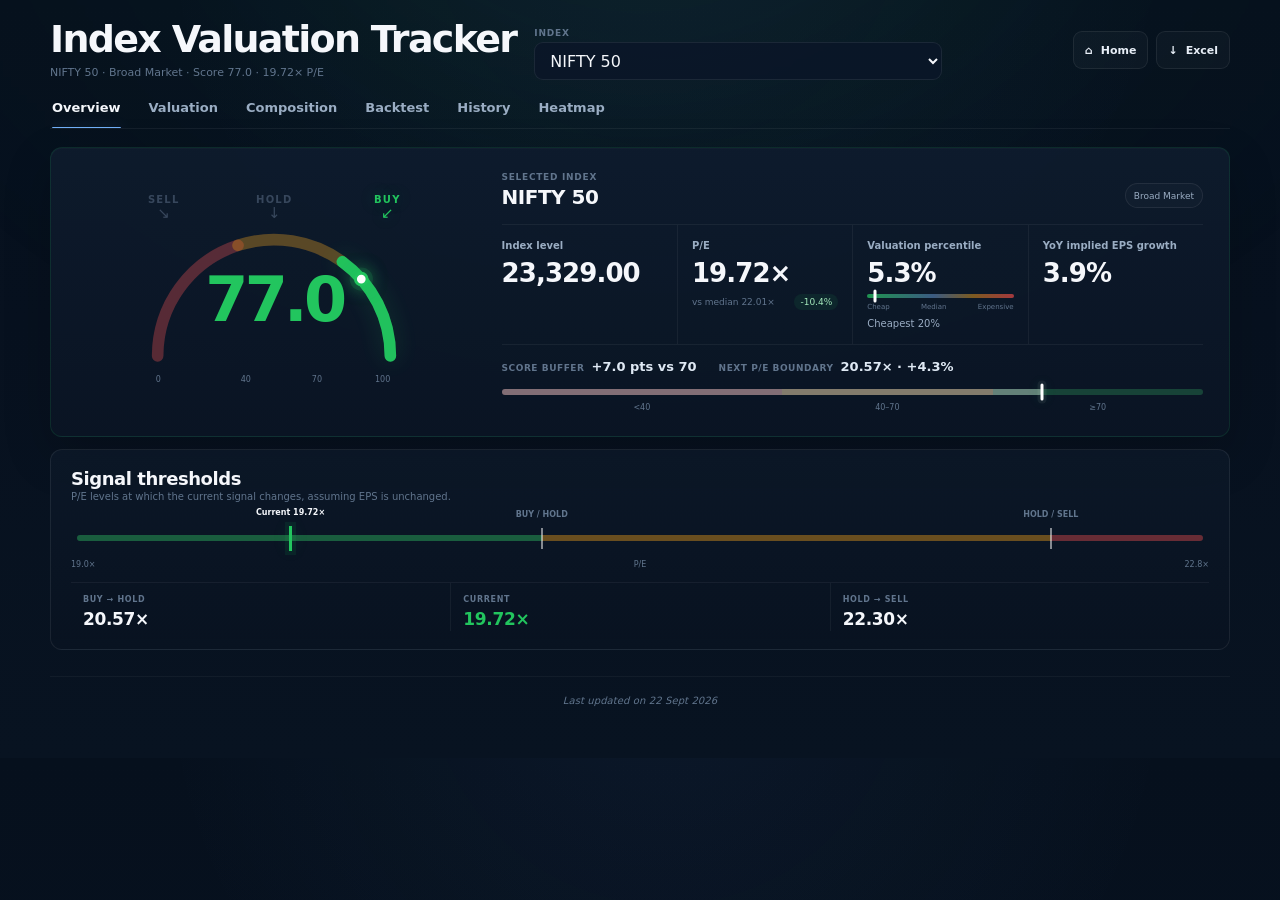
==== docs/index.html @ 43f5da0d "Fix missing composition weights and improve mobile readability" ====
<!doctype html>
<html lang="en">
<head>
  <meta charset="utf-8" />
  <meta name="viewport" content="width=device-width, initial-scale=1" />
  <meta name="theme-color" content="#07111f" />
  <title>Index Valuation Tracker</title>
  <meta name="description" content="Multi-index valuation, earnings-growth and historical forward-return dashboard for NSE equity indices." />
  <link rel="stylesheet" href="styles.css?v=20260923b" />
</head>
<body>
  <div id="ambientGlow" class="ambient-glow" aria-hidden="true"></div>

  <div id="stickySummary" class="sticky-summary" aria-hidden="true">
    <div class="sticky-inner">
      <div class="sticky-brand-group">
        <a class="sticky-home-button" href="https://projectdwister.github.io/index-valuation-tracker/" aria-label="Home" title="Home">⌂</a>
        <strong id="stickyTitle">Index Valuation Tracker</strong>
      </div>
      <div class="sticky-metrics">
        <span>INDEX <b id="stickyNifty">—</b></span>
        <span>P/E <b id="stickyPe">—</b></span>
        <span>SCORE <b id="stickyScore" class="sticky-score">—</b></span>
      </div>
    </div>
  </div>

  <main class="shell">
    <header class="topbar">
      <div class="brand-block">
        <div class="brand-copy">
          <h1><span id="desktopIndexTitle" class="desktop-title loading-title" data-loading-text="Index Valuation Tracker">Index Valuation Tracker</span><span class="mobile-title loading-title" data-loading-text="Index Tracker">Index Tracker</span></h1>
          <div id="indexSummaryLine" class="index-summary-line">Multi-index valuation dashboard</div>
        </div>
        <div class="index-picker-wrap">
          <label for="indexSelect">Index</label>
          <select id="indexSelect" class="index-select" aria-label="Select NIFTY index"></select>
        </div>
      </div>

      <div class="top-actions">
        <a class="icon-button home-button" href="https://projectdwister.github.io/index-valuation-tracker/" aria-label="Go to Index Valuation Tracker home" title="Home">
          <span aria-hidden="true">⌂</span><span class="icon-button-text">Home</span>
        </a>
        <a id="indexExcelDownload" class="icon-button" href="downloads/indices/nifty-50.xlsx" aria-label="Download selected index Excel model" title="Download selected index Excel model">
          <span aria-hidden="true">↓</span><span id="indexExcelText" class="icon-button-text">Excel</span>
        </a>
      </div>
    </header>

    <nav class="tab-nav" aria-label="Dashboard sections">
      <button type="button" class="tab-button active" data-tab="overview">Overview</button>
      <button type="button" class="tab-button" data-tab="valuation">Valuation</button>
      <button type="button" class="tab-button" data-tab="composition">Composition</button>
      <button type="button" class="tab-button" data-tab="backtest">Backtest</button>
      <button type="button" class="tab-button" data-tab="history">History</button>
      <button type="button" class="tab-button" data-tab="heatmap">Heatmap</button>
    </nav>
    <div id="tabScrollHint" class="nav-scroll-hint" hidden>Swipe for more sections →</div>

    <section id="panel-overview" class="tab-panel active" data-panel="overview">
      <div id="availabilityBanner" class="availability-banner" hidden></div>

      <section id="hero" class="hero" aria-live="polite">
        <div class="dial-column">
          <div class="score-dial" aria-label="Composite valuation score">
            <svg viewBox="0 0 220 132" role="img" aria-hidden="true">
              <path class="dial-track" d="M30 110 A80 80 0 0 1 190 110"></path>
              <path class="dial-zone dial-sell" d="M30 110 A80 80 0 0 1 85.279 33.915"></path>
              <path class="dial-zone dial-hold" d="M85.279 33.915 A80 80 0 0 1 157.023 45.279"></path>
              <path class="dial-zone dial-buy" d="M157.023 45.279 A80 80 0 0 1 190 110"></path>
              <circle id="dialMarkerHalo" class="dial-marker-halo" cx="30" cy="110" r="8"></circle>
              <circle id="dialMarker" class="dial-marker" cx="30" cy="110" r="4"></circle>
            </svg>
            <div class="dial-callouts" aria-hidden="true">
              <div id="calloutSell" class="dial-callout dial-callout-sell"><span class="callout-label">SELL</span><span class="callout-arrow">↘</span></div>
              <div id="calloutHold" class="dial-callout dial-callout-hold"><span class="callout-label">HOLD</span><span class="callout-arrow">↓</span></div>
              <div id="calloutBuy" class="dial-callout dial-callout-buy"><span class="callout-label">BUY</span><span class="callout-arrow">↙</span></div>
            </div>
            <div class="dial-score-wrap">
              <div class="hero-score"><span id="score" class="signal-score">—</span></div>
            </div>
            <div class="dial-scale"><span style="left:1%">0</span><span style="left:38%">40</span><span style="left:68%">70</span><span style="right:1%">100</span></div>
          </div>
        </div>

        <div class="hero-context">
          <div class="selected-index-context">
            <div>
              <span class="context-label">Selected index</span>
              <strong id="heroIndexName">—</strong>
            </div>
            <span id="heroIndexGroup" class="group-chip">—</span>
          </div>

          <div class="hero-metric-grid">
            <div class="hero-metric spark-card">
              <span class="metric-label">Index level</span>
              <strong id="nifty" class="hero-metric-value">—</strong>
              <div id="sparkNifty" class="sparkline-host" aria-hidden="true"></div>
            </div>
            <div class="hero-metric spark-card">
              <span class="metric-label">P/E</span>
              <strong id="pe" class="hero-metric-value">—</strong>
              <div class="metric-footer"><span id="peVsMedian">—</span><span id="peDelta" class="micro-chip">—</span></div>
              <div id="sparkPe" class="sparkline-host" aria-hidden="true"></div>
            </div>
            <div class="hero-metric percentile-card spark-card">
              <span class="metric-label">Valuation percentile</span>
              <strong id="percentile" class="hero-metric-value">—</strong>
              <div class="percentile-track" aria-label="Valuation percentile from cheapest to most expensive">
                <div class="percentile-gradient"></div>
                <div id="percentileMarker" class="percentile-marker"></div>
              </div>
              <div class="percentile-labels"><span>Cheap</span><span>Median</span><span>Expensive</span></div>
              <div id="quintile" class="metric-sub">—</div>
              <div id="sparkPercentile" class="sparkline-host sparkline-lower" aria-hidden="true"></div>
            </div>
            <div class="hero-metric spark-card">
              <span class="metric-label">YoY implied EPS growth</span>
              <strong id="epsGrowth" class="hero-metric-value">—</strong>
              <div id="sparkEps" class="sparkline-host" aria-hidden="true"></div>
            </div>
          </div>

          <div class="hero-insights-row">
            <div class="hero-insight-compact"><span>Score buffer</span><strong id="scoreBuffer">—</strong></div>
            <div class="hero-insight-compact"><span>Next P/E boundary</span><strong id="nextBoundary">—</strong></div>
          </div>

          <div class="hero-score-strip">
            <div class="score-track" aria-label="Composite model score">
              <div class="zones"><span></span><span></span><span></span></div>
              <div id="scoreFill" class="score-fill"></div>
              <div id="scoreMarker" class="score-marker"></div>
            </div>
            <div class="score-labels"><span>&lt;40</span><span>40–70</span><span>≥70</span></div>
          </div>
        </div>
      </section>

      <section class="overview-threshold-card">
        <div class="section-head compact-head">
          <div><h2>Signal thresholds</h2><div class="subhead-note">P/E levels at which the current signal changes, assuming EPS is unchanged.</div></div>
        </div>
        <div id="overviewBoundaryStrip" class="boundary-strip overview-boundary-strip" aria-label="P/E signal thresholds overview">
          <div class="boundary-zones"><span class="zone-buy"></span><span class="zone-hold"></span><span class="zone-sell"></span></div>
          <div id="ovBuyHoldTick" class="boundary-tick threshold-tick"><span>BUY / HOLD</span></div>
          <div id="ovHoldSellTick" class="boundary-tick threshold-tick"><span>HOLD / SELL</span></div>
          <div id="ovCurrentPeTick" class="boundary-tick current-tick"><span>Current</span></div>
        </div>
        <div class="boundary-scale-labels"><span id="ovBoundaryMin">—</span><span>P/E</span><span id="ovBoundaryMax">—</span></div>
        <div class="overview-threshold-grid">
          <div class="overview-threshold-item"><span>BUY → HOLD</span><strong id="ovBuyHoldPe">—</strong></div>
          <div class="overview-threshold-item current"><span>CURRENT</span><strong id="ovCurrentPe">—</strong></div>
          <div class="overview-threshold-item"><span>HOLD → SELL</span><strong id="ovHoldSellPe">—</strong></div>
        </div>
      </section>
    </section>

    <section id="panel-valuation" class="tab-panel" data-panel="valuation">
      <section id="boundaryCard" class="card boundary-card">
        <div class="section-head"><h2>Signal thresholds</h2><div class="hint">EPS unchanged</div></div>
        <div id="boundaryStrip" class="boundary-strip" aria-label="P/E thresholds for allocation signal">
          <div class="boundary-zones"><span class="zone-buy"></span><span class="zone-hold"></span><span class="zone-sell"></span></div>
          <div id="buyHoldTick" class="boundary-tick threshold-tick"><span>BUY / HOLD</span></div>
          <div id="holdSellTick" class="boundary-tick threshold-tick"><span>HOLD / SELL</span></div>
          <div id="currentPeTick" class="boundary-tick current-tick"><span>Current</span></div>
        </div>
        <div class="boundary-scale-labels"><span id="boundaryMin">—</span><span>P/E</span><span id="boundaryMax">—</span></div>
        <div class="boundary-summary-grid">
          <div class="boundary-summary-item"><span class="boundary-summary-label">BUY → HOLD</span><strong id="buyHoldPe">—</strong><span id="buyHoldNifty">INDEX —</span><span id="buyHoldMove" class="delta-pill">—</span></div>
          <div class="boundary-summary-item current-boundary-card"><span class="boundary-summary-label">CURRENT</span><strong id="currentBoundaryPe">—</strong><span id="currentBoundaryNifty">INDEX —</span></div>
          <div class="boundary-summary-item"><span class="boundary-summary-label">HOLD → SELL</span><strong id="holdSellPe">—</strong><span id="holdSellNifty">INDEX —</span><span id="holdSellMove" class="delta-pill">—</span></div>
        </div>
      </section>

      <section class="grid-2 valuation-grid">
        <article class="card drivers-card">
          <div class="section-head compact-head"><h2>Score drivers</h2></div>
          <div class="driver-row"><div class="driver-copy"><span>Valuation <small>70%</small></span></div><div class="driver-bar"><div id="valuationBar" class="driver-fill valuation-fill"></div></div><strong id="valuationScore">—</strong></div>
          <div class="driver-row"><div class="driver-copy"><span>EPS growth <small>30%</small></span></div><div class="driver-bar"><div id="growthBar" class="driver-fill growth-fill"></div></div><strong id="growthScore">—</strong></div>
          <div class="mini-grid mini-grid-3">
            <div><span>Earnings yield</span><strong id="earningsYield">—</strong></div>
            <div><span>Median P/E</span><strong id="medianPe">—</strong></div>
            <div><span>Implied EPS</span><strong id="impliedEps">—</strong></div>
          </div>
        </article>
        <article class="card explanation-card">
          <div class="section-head compact-head"><h2>How to read it</h2></div>
          <div class="explanation-copy">
            <p><strong>BUY</strong> supports adding long-horizon exposure. <strong>HOLD</strong> is neutral. <strong>SELL</strong> is unfavourable for fresh allocation.</p>
            <p>The score compares each index against <strong>its own</strong> valuation history: 70% P/E percentile + 30% YoY implied EPS growth.</p>
            <p>Signal thresholds assume implied EPS and the growth score are unchanged. They are model boundaries, not price targets.</p>
          </div>
        </article>
      </section>
    </section>


    <section id="panel-composition" class="tab-panel" data-panel="composition">
      <section class="card composition-card">
        <div class="section-head composition-head">
          <div>
            <h2>Index composition</h2>
            <div id="compositionMeta" class="subhead-note">Constituents and available weightage for the selected index.</div>
          </div>
          <div class="composition-controls">
            <div class="composition-toggle" role="tablist" aria-label="Composition view">
              <button type="button" id="compositionStocksBtn" class="composition-toggle-button active" data-composition-view="holdings">Stocks</button>
              <button type="button" id="compositionSectorsBtn" class="composition-toggle-button" data-composition-view="sectors">Sectors / industries</button>
            </div>
            <label class="sr-only" for="compositionSearch">Search composition</label>
            <input id="compositionSearch" class="control-input composition-search" type="search" placeholder="Search stock / industry" />
          </div>
        </div>

        <div id="compositionNotice" class="composition-notice" hidden></div>

        <div class="composition-summary-grid">
          <div class="composition-stat"><span id="compositionCountLabel">Constituents in source</span><strong id="compositionCount">—</strong></div>
          <div class="composition-stat"><span>Weight coverage</span><strong id="compositionCoverage">—</strong></div>
          <div class="composition-stat"><span>Top 10 weight</span><strong id="compositionTop10">—</strong></div>
          <div class="composition-stat"><span>Data type</span><strong id="compositionSourceType">—</strong></div>
          <div class="composition-stat"><span>Data date</span><strong id="compositionAsOf">—</strong></div>
          <div class="composition-stat"><span>Source</span><a id="compositionSource" href="#" target="_blank" rel="noopener noreferrer">—</a></div>
        </div>

        <div id="compositionChart" class="composition-chart" aria-live="polite"></div>

        <div class="table-scroll-hint">Swipe table sideways to see all columns →</div>
        <div class="table-wrap">
          <table class="backtest-table composition-table">
            <thead><tr id="compositionHeadRow"><th>#</th><th>Name</th><th>Symbol / Count</th><th>Sector / industry</th><th>Weight</th></tr></thead>
            <tbody id="compositionBody"><tr><td colspan="5">Select an index to view its composition.</td></tr></tbody>
          </table>
        </div>
      </section>
    </section>

    <section id="panel-backtest" class="tab-panel" data-panel="backtest">
      <section class="card backtest-card">
        <div class="section-head"><div><h2>Forward returns by valuation</h2><div id="backtestMeta" class="subhead-note"></div></div></div>
        <div class="backtest-visual">
          <div class="backtest-visual-head"><span>3Y median CAGR by starting valuation</span><small>Higher bars indicate stronger subsequent returns</small></div>
          <div id="backtestChart" class="backtest-chart" aria-label="3-year median CAGR by valuation bucket"></div>
        </div>
        <div class="table-wrap">
          <table class="backtest-table">
            <thead><tr><th>Starting valuation</th><th>1Y median</th><th>3Y median CAGR</th><th>5Y median CAGR</th><th>10Y median CAGR</th><th>3Y loss freq.</th><th>3Y N</th></tr></thead>
            <tbody id="backtestBody"></tbody>
          </table>
        </div>
      </section>
    </section>

    <section id="panel-history" class="tab-panel" data-panel="history">
      <section class="grid-2 history-grid">
        <article class="card history-card"><div class="section-head compact-head"><h2>Composite score</h2><div id="scoreHistoryMode" class="history-mode">Building history</div></div><div id="scoreHistoryHost" class="score-history-host" aria-live="polite"></div></article>
        <article class="card methodology-card">
          <details open><summary><strong>Methodology</strong><span class="chevron">⌄</span></summary>
            <div class="methodology-content">
              <p>Each index is evaluated against its own P/E history; the NIFTY 50 calibration is not imposed on other indices.</p>
              <p>Current valuation percentiles use post-2021 month-end P/E observations. Historical backtests use quarter-end observations and separate pre/post-2021 P/E regimes.</p>
              <p>Indices with insufficient P/E history or unavailable aggregate earnings are explicitly marked rather than assigned a synthetic signal.</p>
            </div>
          </details>
          <div class="source-strip"><span>Source</span><strong>NSE Indices / NSE Archives</strong></div>
        </article>
      </section>
      <section class="grid-2 bottom-grid">
        <article class="card log-card"><div class="section-head compact-head"><h2>Signal log</h2><a class="text-link" href="data/multi_index_history.csv">View all history</a></div><div class="table-wrap compact"><table><thead><tr><th>Date</th><th>P/E</th><th>Score</th><th>Signal</th></tr></thead><tbody id="historyBody"></tbody></table></div></article>
        <article class="card notes-card"><div class="section-head compact-head"><h2>Coverage</h2></div><div id="coverageStats" class="coverage-grid"></div></article>
      </section>
    </section>

    <section id="panel-heatmap" class="tab-panel" data-panel="heatmap">
      <section class="card heatmap-card">
        <div class="section-head heatmap-head">
          <div><h2>Cross-index valuation heatmap</h2><div class="subhead-note">Compare each index against its own history. Click a row to open its dashboard. A dash in Top 10 means weights are unavailable.</div></div>
          <div class="heatmap-controls">
            <input id="heatmapSearch" class="heatmap-search" type="search" placeholder="Search indices…" aria-label="Search indices" />
            <select id="heatmapGroup" class="heatmap-group" aria-label="Filter index group"><option value="All">All groups</option><option>Broad Market</option><option>Sectoral</option><option>Strategy / Thematic / Other</option></select>
            <select id="heatmapSort" class="heatmap-sort" aria-label="Sort heatmap">
              <option value="score-desc">Score: high to low</option>
              <option value="valuation-asc">Valuation: cheapest first</option>
              <option value="eps-desc">EPS growth: high to low</option>
              <option value="pe-asc">P/E: low to high</option>
              <option value="concentration-desc">Top 10 concentration: high to low</option>
              <option value="name-asc">Index: A to Z</option>
            </select>
          </div>
        </div>
        <div class="table-scroll-hint">Swipe table sideways to see all columns →</div>
        <div class="table-wrap heatmap-wrap">
          <table class="heatmap-table">
            <thead><tr><th>Index</th><th>Group</th><th>P/E</th><th>Valuation %ile</th><th>EPS growth</th><th>Top 10</th><th>Score</th><th>Signal</th></tr></thead>
            <tbody id="heatmapBody"></tbody>
          </table>
        </div>
      </section>
    </section>

    <footer class="site-footer" aria-live="polite">
      <span id="lastUpdatedText">Last updated on —</span>
    </footer>
  </main>
  <script src="app.js?v=20260923b"></script>
</body>
</html>
---- docs/styles.css ----
:root{
  --bg:#07111f;--panel:#0d1929;--panel-soft:#0a1625;--text:#f5f7fb;--muted:#9aadc3;--faint:#61758d;
  --line:rgba(255,255,255,.075);--line-strong:rgba(255,255,255,.13);--buy:#22c55e;--hold:#f59e0b;--sell:#ef4444;--accent:#70aef8;
  --shadow:0 18px 48px rgba(0,0,0,.20)
}
*{box-sizing:border-box}html{color-scheme:dark}
body{margin:0;color:var(--text);background:radial-gradient(circle at 52% -12%,rgba(96,165,250,.055),transparent 32rem),linear-gradient(180deg,#06101d 0%,#07111f 42%,#081321 100%);font-family:Inter,ui-sans-serif,system-ui,-apple-system,BlinkMacSystemFont,"Segoe UI",sans-serif;-webkit-font-smoothing:antialiased;text-rendering:optimizeLegibility}
body[data-signal="buy"]{--signal:var(--buy);--signal-rgb:34,197,94}body[data-signal="hold"]{--signal:var(--hold);--signal-rgb:245,158,11}body[data-signal="sell"]{--signal:var(--sell);--signal-rgb:239,68,68}body:not([data-signal]){--signal:var(--accent);--signal-rgb:112,174,248}
a{color:inherit}h1,h2,p{margin:0}button,input,select{font:inherit}
.ambient-glow{position:fixed;z-index:-1;inset:-16vh -15vw auto -15vw;height:64vh;pointer-events:none;background:radial-gradient(ellipse at 50% 0%,rgba(var(--signal-rgb),.08),rgba(var(--signal-rgb),.018) 44%,transparent 74%);filter:blur(10px);transition:background .4s ease}
.shell{width:min(1180px,calc(100% - 44px));margin:0 auto;padding:20px 0 48px}

/* Header */
.topbar{display:flex;align-items:center;justify-content:space-between;gap:24px;margin-bottom:6px}.brand-block{display:flex;align-items:flex-end;gap:18px;min-width:0}.brand-copy{min-width:0}
h1{font-size:clamp(28px,3.5vw,38px);line-height:1.05;letter-spacing:-.045em;font-weight:840}.mobile-title{display:none}.index-summary-line{margin-top:6px;color:var(--faint);font-size:11px;line-height:1.3;white-space:nowrap;overflow:hidden;text-overflow:ellipsis}
.index-picker-wrap{display:grid;gap:4px;min-width:245px}.index-picker-wrap label{font-size:9px;color:var(--faint);font-weight:800;letter-spacing:.09em;text-transform:uppercase}
.index-select,.heatmap-group,.heatmap-search,.heatmap-sort{height:38px;border:1px solid var(--line);border-radius:9px;background:rgba(11,23,40,.9);color:var(--text);padding:0 11px;outline:none;transition:border-color .18s ease,background .18s ease}
.index-select:focus,.heatmap-group:focus,.heatmap-search:focus,.heatmap-sort:focus{border-color:rgba(112,174,248,.45);background:#0d1c30}.index-select{min-width:245px}
.top-actions{display:flex;align-items:center;justify-content:flex-end;gap:8px;flex-wrap:wrap}.icon-button,.freshness{display:inline-flex;align-items:center;gap:8px;min-height:38px;padding:0 11px;border:1px solid var(--line);border-radius:9px;background:rgba(255,255,255,.026);color:var(--muted);font-size:11px}.icon-button{text-decoration:none;color:#e7eef7;font-weight:740;transition:.18s ease}.icon-button:hover{background:rgba(255,255,255,.045);border-color:var(--line-strong)}
.freshness{padding-right:12px;white-space:nowrap}.status-dot{width:8px;height:8px;border-radius:50%;background:var(--faint);flex:0 0 auto}.freshness-copy{display:grid;gap:1px;line-height:1.15}.freshness-copy strong{font-size:10px;color:#dbe7f4;font-weight:760}.freshness-copy small{font-size:9px;color:var(--faint)}.freshness.market-open .status-dot{background:var(--buy);box-shadow:0 0 0 4px rgba(34,197,94,.11)}.freshness.market-closed .status-dot{background:var(--sell);box-shadow:0 0 0 4px rgba(239,68,68,.10)}

/* Sticky header */
.sticky-summary{position:fixed;z-index:50;top:0;left:0;right:0;transform:translateY(-115%);opacity:0;border-bottom:1px solid var(--line);background:rgba(5,14,25,.88);backdrop-filter:blur(18px) saturate(130%);transition:transform .22s ease,opacity .22s ease;box-shadow:0 10px 26px rgba(0,0,0,.16)}.sticky-summary.visible{transform:translateY(0);opacity:1}.sticky-inner{width:min(1180px,calc(100% - 32px));height:46px;margin:0 auto;display:flex;align-items:center;justify-content:space-between;gap:24px}.sticky-brand-group{display:flex;align-items:center;gap:9px;min-width:0}.sticky-brand-group strong{font-size:12px;white-space:nowrap}.sticky-home-button{display:inline-flex;align-items:center;justify-content:center;width:27px;height:27px;border:1px solid var(--line);border-radius:7px;background:rgba(255,255,255,.03);text-decoration:none;font-size:15px}.sticky-metrics{display:flex;gap:18px;color:var(--faint);font-size:9px}.sticky-metrics b{margin-left:5px;color:var(--text);font-size:11px;font-variant-numeric:tabular-nums}.sticky-score.BUY{color:var(--buy)!important}.sticky-score.HOLD{color:var(--hold)!important}.sticky-score.SELL{color:var(--sell)!important}

/* Minimal navigation */
.tab-nav{display:flex;align-items:center;gap:28px;margin:0 0 18px;padding:0 2px;border-bottom:1px solid rgba(255,255,255,.06);overflow-x:auto;scrollbar-width:none}.tab-nav::-webkit-scrollbar{display:none}.tab-button{position:relative;flex:0 0 auto;padding:14px 0 13px;border:0;background:transparent;color:var(--muted);font-size:13px;font-weight:710;cursor:pointer;transition:color .18s ease}.tab-button:hover{color:#dce7f4}.tab-button.active{color:var(--text)}.tab-button.active:after{content:"";position:absolute;left:0;right:0;bottom:-1px;height:2px;border-radius:999px;background:var(--accent);box-shadow:0 0 12px rgba(112,174,248,.26)}.tab-panel{display:none}.tab-panel.active{display:block}.tab-panel>*+*{margin-top:12px}

/* Main surfaces */
.card,.hero,.overview-threshold-card{border:1px solid var(--line);background:linear-gradient(180deg,rgba(14,27,45,.94),rgba(10,21,36,.95));border-radius:12px;box-shadow:inset 0 1px 0 rgba(255,255,255,.02),var(--shadow)}.card{padding:20px}.hero{display:grid;grid-template-columns:minmax(300px,.72fr) minmax(0,1.28fr);gap:30px;align-items:center;padding:24px 26px;border-color:rgba(var(--signal-rgb),.13)}.availability-banner{margin-bottom:12px;padding:11px 13px;border:1px solid rgba(245,158,11,.18);border-radius:9px;background:rgba(245,158,11,.065);color:#f7d996;font-size:11px;line-height:1.45}
/* Gauge */
.dial-column{display:flex;justify-content:center;min-width:0}.score-dial{position:relative;width:min(100%,320px);height:196px}.score-dial svg{position:absolute;inset:0;width:100%;height:100%;overflow:visible}.dial-track,.dial-zone{fill:none;stroke-linecap:round;stroke-width:8}.dial-track{stroke:rgba(255,255,255,.045)}.dial-zone{opacity:.30;transition:opacity .25s ease,filter .25s ease}.dial-sell{stroke:var(--sell)}.dial-hold{stroke:var(--hold)}.dial-buy{stroke:var(--buy)}body[data-signal="sell"] .dial-sell,body[data-signal="hold"] .dial-hold,body[data-signal="buy"] .dial-buy{opacity:.98;filter:drop-shadow(0 0 8px rgba(var(--signal-rgb),.20))}
.dial-marker-halo{fill:rgba(var(--signal-rgb),.15);filter:drop-shadow(0 0 8px rgba(var(--signal-rgb),.38));transition:cx .62s cubic-bezier(.2,.8,.2,1),cy .62s cubic-bezier(.2,.8,.2,1)}.dial-marker{fill:#fff;stroke:var(--signal);stroke-width:2;filter:drop-shadow(0 0 6px rgba(var(--signal-rgb),.75));transition:cx .62s cubic-bezier(.2,.8,.2,1),cy .62s cubic-bezier(.2,.8,.2,1)}
.dial-callouts{position:absolute;left:3%;right:3%;top:0;height:38px;pointer-events:none}.dial-callout{position:absolute;display:flex;flex-direction:column;align-items:center;gap:1px;color:var(--faint);opacity:.50;transition:.2s ease}.dial-callout-sell{left:8%}.dial-callout-hold{left:50%;transform:translateX(-50%)}.dial-callout-buy{right:8%}.callout-label{font-size:10px;font-weight:820;letter-spacing:.12em}.callout-arrow{font-size:15px;line-height:1}.dial-callout.active{opacity:1;color:var(--signal);text-shadow:0 0 16px rgba(var(--signal-rgb),.28)}
.dial-score-wrap{position:absolute;left:50%;top:106px;transform:translate(-50%,-50%);width:72%;text-align:center}.hero-score{font-size:clamp(48px,5.6vw,62px);line-height:.9;font-weight:860;letter-spacing:-.06em;font-variant-numeric:tabular-nums}.signal-score.BUY{color:var(--buy)}.signal-score.HOLD{color:var(--hold)}.signal-score.SELL{color:var(--sell)}.dial-scale{position:absolute;left:13%;right:13%;bottom:0;height:15px;color:var(--faint);font-size:8px;font-variant-numeric:tabular-nums}.dial-scale span{position:absolute;transform:translateX(-50%)}.dial-scale span:last-child{transform:none}

/* Hero hierarchy */
.hero-context{min-width:0}.selected-index-context{display:flex;align-items:flex-end;justify-content:space-between;gap:16px;margin-bottom:16px}.context-label{display:block;margin-bottom:4px;color:var(--faint);font-size:9px;font-weight:780;letter-spacing:.08em;text-transform:uppercase}.selected-index-context strong{display:block;font-size:20px;line-height:1.1;letter-spacing:-.025em}.group-chip{display:inline-flex;align-items:center;min-height:25px;padding:0 8px;border:1px solid var(--line);border-radius:999px;color:var(--muted);font-size:9px;white-space:nowrap;background:rgba(255,255,255,.02)}
.hero-metric-grid{display:grid;grid-template-columns:repeat(4,minmax(0,1fr));border-top:1px solid rgba(255,255,255,.055);border-bottom:1px solid rgba(255,255,255,.055)}.hero-metric{position:relative;min-height:118px;padding:15px 14px 29px 0}.hero-metric+.hero-metric{padding-left:14px;border-left:1px solid rgba(255,255,255,.055)}.metric-label{display:block;color:var(--muted);font-size:10px;font-weight:720}.hero-metric-value{display:block;margin-top:9px;font-size:26px;line-height:1;font-weight:820;letter-spacing:-.035em;font-variant-numeric:tabular-nums}.metric-footer{display:flex;align-items:center;justify-content:space-between;gap:6px;margin-top:8px;color:var(--faint);font-size:9px}.metric-sub{margin-top:7px;color:var(--muted);font-size:10px}.micro-chip{display:inline-flex;padding:3px 6px;border-radius:999px;background:rgba(255,255,255,.04);white-space:nowrap}.micro-chip.positive{color:#a4eabc;background:rgba(34,197,94,.085)}.micro-chip.negative{color:#ffb6b6;background:rgba(239,68,68,.085)}
.percentile-track{position:relative;height:4px;margin:8px 0 5px;border-radius:999px;background:rgba(255,255,255,.05)}.percentile-gradient{position:absolute;inset:0;border-radius:999px;background:linear-gradient(90deg,rgba(34,197,94,.7),rgba(112,174,248,.40) 45%,rgba(245,158,11,.45) 72%,rgba(239,68,68,.65))}.percentile-marker{position:absolute;top:50%;width:3px;height:13px;border-radius:4px;background:#fff;transform:translate(-1.5px,-50%)}.percentile-labels{display:flex;justify-content:space-between;color:var(--faint);font-size:7px}
.sparkline-host{position:absolute;left:0;right:10px;bottom:5px;height:20px;opacity:.56;pointer-events:none}.hero-metric+.hero-metric .sparkline-host{left:14px}.sparkline-host svg{width:100%;height:100%}.spark-path{fill:none;stroke:rgba(112,174,248,.76);stroke-width:1.35;vector-effect:non-scaling-stroke}.spark-area{fill:rgba(112,174,248,.04)}.spark-dot{fill:#c5ddfb}.spark-card:not(.sparkline-ready){padding-bottom:15px}.spark-card:not(.sparkline-ready) .sparkline-host{display:none}
.hero-insights-row{display:flex;gap:22px;align-items:center;margin-top:14px;flex-wrap:wrap}.hero-insight-compact{display:flex;align-items:baseline;gap:7px;min-width:0}.hero-insight-compact span{color:var(--faint);font-size:9px;text-transform:uppercase;letter-spacing:.06em;font-weight:760}.hero-insight-compact strong{font-size:13px;color:#dfe9f4;font-variant-numeric:tabular-nums}.hero-score-strip{margin-top:15px}.score-track{position:relative;height:6px;border-radius:999px;background:rgba(255,255,255,.045);overflow:visible}.zones{position:absolute;inset:0;display:grid;grid-template-columns:40fr 30fr 30fr;overflow:hidden;border-radius:999px}.zones span:nth-child(1){background:rgba(239,68,68,.22)}.zones span:nth-child(2){background:rgba(245,158,11,.22)}.zones span:nth-child(3){background:rgba(34,197,94,.22)}.score-fill{position:absolute;inset:0 auto 0 0;width:0;border-radius:999px;background:rgba(255,255,255,.33);transition:width .5s ease}.score-marker{position:absolute;top:50%;width:3px;height:17px;border-radius:4px;background:#fff;transform:translate(-1.5px,-50%);box-shadow:0 0 0 3px rgba(255,255,255,.055),0 0 12px rgba(var(--signal-rgb),.28)}.score-labels{display:grid;grid-template-columns:40fr 30fr 30fr;margin-top:8px;color:var(--faint);font-size:8px;text-align:center}
/* Thresholds and secondary cards */
.overview-threshold-card{padding:18px 20px;background:linear-gradient(180deg,rgba(13,25,41,.76),rgba(9,19,33,.72));box-shadow:none}.section-head{display:flex;align-items:flex-end;justify-content:space-between;gap:18px;margin-bottom:15px}.compact-head{margin-bottom:13px}h2{font-size:18px;line-height:1.2;letter-spacing:-.025em;font-weight:770}.hint,.subhead-note{color:var(--faint);font-size:10px;line-height:1.45}
.boundary-strip{position:relative;height:30px;margin:22px 6px 4px}.boundary-zones{position:absolute;inset:9px 0 auto 0;height:6px;display:flex;overflow:hidden;border-radius:999px;background:rgba(255,255,255,.04)}.boundary-zones span{height:100%}.zone-buy{background:rgba(34,197,94,.38)}.zone-hold{background:rgba(245,158,11,.38)}.zone-sell{background:rgba(239,68,68,.38)}.boundary-tick{position:absolute;top:2px;width:2px;height:21px;background:rgba(255,255,255,.5);transform:translateX(-1px)}.boundary-tick span{position:absolute;top:-18px;left:50%;transform:translateX(-50%);color:var(--faint);font-size:8px;font-weight:750;white-space:nowrap}.current-tick{width:3px;height:25px;top:0;background:var(--signal);box-shadow:0 0 0 4px rgba(var(--signal-rgb),.08),0 0 16px rgba(var(--signal-rgb),.24)}.current-tick span{color:var(--text)}.boundary-scale-labels{display:flex;justify-content:space-between;color:var(--faint);font-size:8px}
.overview-threshold-grid{display:grid;grid-template-columns:repeat(3,1fr);margin-top:13px;border-top:1px solid rgba(255,255,255,.05)}.overview-threshold-item{padding:12px 12px 2px}.overview-threshold-item+.overview-threshold-item{border-left:1px solid rgba(255,255,255,.05)}.overview-threshold-item span{display:block;color:var(--faint);font-size:8px;font-weight:790;letter-spacing:.08em}.overview-threshold-item strong{display:block;margin-top:5px;font-size:17px;letter-spacing:-.02em;font-variant-numeric:tabular-nums}.overview-threshold-item.current strong{color:var(--signal)}
.grid-2{display:grid;grid-template-columns:1fr 1fr;gap:12px}.boundary-summary-grid{display:grid;grid-template-columns:repeat(3,1fr);gap:8px;margin-top:15px}.boundary-summary-item{display:grid;grid-template-columns:1fr auto;gap:4px 12px;padding:12px 13px;border-top:1px solid rgba(255,255,255,.05);background:rgba(255,255,255,.01)}.boundary-summary-label{grid-column:1/-1;color:var(--faint);font-size:8px;font-weight:790;letter-spacing:.08em}.boundary-summary-item strong{font-size:18px;letter-spacing:-.02em}.boundary-summary-item>span:not(.boundary-summary-label):not(.delta-pill){color:var(--muted);font-size:9px}.delta-pill{justify-self:end;padding:3px 6px;border-radius:999px;background:rgba(255,255,255,.035);font-size:8px}.current-boundary-card strong{color:var(--signal)}
.driver-row{display:grid;grid-template-columns:110px 1fr 42px;align-items:center;gap:12px;padding:11px 0;border-bottom:1px solid rgba(255,255,255,.045)}.driver-copy span{font-size:12px;font-weight:680}.driver-copy small{display:block;color:var(--faint);font-size:9px}.driver-bar{height:6px;border-radius:999px;background:rgba(255,255,255,.05);overflow:hidden}.driver-fill{height:100%;border-radius:inherit}.valuation-fill{background:var(--accent)}.growth-fill{background:#9388e8}.driver-row strong{text-align:right;font-size:13px}.mini-grid{display:grid;gap:8px;margin-top:13px}.mini-grid-3{grid-template-columns:repeat(3,1fr)}.mini-grid div{padding:10px 11px;border-top:1px solid rgba(255,255,255,.045);background:rgba(255,255,255,.01)}.mini-grid span{display:block;color:var(--faint);font-size:9px;margin-bottom:5px}.mini-grid strong{font-size:14px}.explanation-copy{display:grid;gap:10px;color:#b7c6d7;font-size:12px;line-height:1.58}.explanation-copy strong{color:var(--text)}

/* Backtest visual */
.backtest-visual{margin:2px 0 18px;padding:14px 0 4px;border-top:1px solid rgba(255,255,255,.05);border-bottom:1px solid rgba(255,255,255,.05)}.backtest-visual-head{display:flex;align-items:baseline;justify-content:space-between;gap:14px;margin-bottom:12px;color:var(--muted);font-size:10px}.backtest-visual-head small{color:var(--faint);font-size:9px}.backtest-chart{display:grid;grid-template-columns:repeat(5,1fr);gap:12px;height:128px;align-items:end}.backtest-bar-item{display:grid;grid-template-rows:1fr auto auto;gap:6px;height:100%;min-width:0}.backtest-bar-track{position:relative;align-self:end;height:88px;border-radius:6px 6px 2px 2px;background:rgba(255,255,255,.025);overflow:hidden}.backtest-bar-fill{position:absolute;left:0;right:0;bottom:0;min-height:2px;background:rgba(112,174,248,.42);border-radius:5px 5px 1px 1px;transition:height .35s ease}.backtest-bar-item.current .backtest-bar-fill{background:rgba(var(--signal-rgb),.68);box-shadow:0 0 18px rgba(var(--signal-rgb),.16)}.backtest-bar-value{text-align:center;font-size:11px;font-weight:780;font-variant-numeric:tabular-nums}.backtest-bar-label{text-align:center;color:var(--faint);font-size:8px;white-space:nowrap;overflow:hidden;text-overflow:ellipsis}
/* Tables */
.table-wrap{overflow:auto;border-top:1px solid rgba(255,255,255,.055);border-bottom:1px solid rgba(255,255,255,.055)}.table-wrap.compact{border:0}.heatmap-wrap{border-top:0}table{width:100%;border-collapse:collapse;min-width:680px}th,td{padding:12px 11px;text-align:left;border-bottom:1px solid rgba(255,255,255,.045);font-size:12px}th{color:var(--faint);font-size:9px;text-transform:uppercase;letter-spacing:.045em;font-weight:760;background:rgba(255,255,255,.012)}td{color:#d8e4f1}.backtest-table tr.current{background:linear-gradient(90deg,rgba(var(--signal-rgb),.105),rgba(112,174,248,.028));box-shadow:inset 2px 0 0 var(--signal)}.current-badge{display:inline-flex;margin-left:7px;padding:2px 5px;border-radius:999px;background:rgba(var(--signal-rgb),.10);color:var(--signal);font-size:8px;font-weight:800}.badge{display:inline-flex;min-width:50px;justify-content:center;padding:4px 8px;border-radius:999px;font-size:9px;font-weight:830}.badge.BUY{color:#a6eabd;background:rgba(34,197,94,.09)}.badge.HOLD{color:#f6ce7a;background:rgba(245,158,11,.09)}.badge.SELL{color:#f5aaaa;background:rgba(239,68,68,.09)}.log-score.BUY{color:var(--buy);font-weight:800}.log-score.HOLD{color:var(--hold);font-weight:800}.log-score.SELL{color:var(--sell);font-weight:800}

/* History */
.score-history-host{min-height:255px}.chart{height:235px}.chart svg{width:100%;height:100%}.history-mode{padding:4px 8px;border:1px solid var(--line);border-radius:999px;color:var(--muted);font-size:9px}.score-summary{display:grid;gap:16px}.summary-score{font-size:54px;font-weight:850;letter-spacing:-.05em}.summary-score.BUY{color:var(--buy)}.summary-score.HOLD{color:var(--hold)}.summary-score.SELL{color:var(--sell)}.summary-stat-grid{display:grid;grid-template-columns:repeat(3,1fr);gap:8px}.summary-stat{padding:10px 0;border-top:1px solid rgba(255,255,255,.045)}.summary-stat span{display:block;color:var(--faint);font-size:9px;margin-bottom:5px}.summary-stat strong{font-size:15px}.methodology-card summary{display:flex;align-items:center;justify-content:space-between;list-style:none;cursor:pointer}.methodology-card summary::-webkit-details-marker{display:none}.methodology-content{display:grid;gap:9px;margin-top:12px;color:#b7c6d7;font-size:12px;line-height:1.55}.source-strip{display:flex;justify-content:space-between;margin-top:14px;padding-top:12px;border-top:1px solid rgba(255,255,255,.055);color:var(--muted);font-size:10px}.text-link{color:#a7c9f6;text-decoration:none;font-size:10px}.coverage-grid{display:grid;grid-template-columns:repeat(2,1fr);gap:12px}.coverage-grid div{padding:12px 0;border-top:1px solid rgba(255,255,255,.045)}.coverage-grid span{display:block;color:var(--faint);font-size:9px}.coverage-grid strong{display:block;margin-top:5px;font-size:16px}

/* Heatmap scanner */
.heatmap-head{align-items:center}.heatmap-controls{display:flex;gap:8px;flex-wrap:wrap}.heatmap-search{min-width:210px}.heatmap-group{min-width:150px}.heatmap-sort{min-width:190px}.heatmap-table tbody tr{cursor:pointer;transition:background .15s ease}.heatmap-table tbody tr:hover{background:rgba(255,255,255,.025)}.heatmap-table .score-cell.BUY{color:var(--buy);font-weight:840}.heatmap-table .score-cell.HOLD{color:var(--hold);font-weight:840}.heatmap-table .score-cell.SELL{color:var(--sell);font-weight:840}.heatmap-table .muted-cell{color:var(--faint)}.heatmap-percentile{display:flex;align-items:center;gap:9px;min-width:130px}.heatmap-percentile>span{width:40px;font-variant-numeric:tabular-nums}.heatmap-percentile i{position:relative;display:block;flex:1;height:4px;border-radius:999px;background:rgba(255,255,255,.05);overflow:hidden}.heatmap-percentile b{display:block;height:100%;border-radius:999px;background:rgba(112,174,248,.52)}
.empty-history{padding:20px;color:var(--faint);font-size:11px;text-align:center}.error{margin-bottom:12px;padding:12px 14px;border:1px solid rgba(239,68,68,.20);border-radius:9px;background:rgba(239,68,68,.07);color:#ffd0d0;font-size:12px}

@media(max-width:1060px){.topbar{align-items:flex-start}.brand-block{align-items:flex-start;flex-direction:column;gap:10px}.hero{grid-template-columns:1fr}.hero-metric-grid{grid-template-columns:repeat(2,1fr)}.hero-metric:nth-child(3){border-left:0;border-top:1px solid rgba(255,255,255,.055);padding-left:0}.hero-metric:nth-child(4){border-top:1px solid rgba(255,255,255,.055)}.grid-2{grid-template-columns:1fr}}
@media(max-width:760px){.shell{width:min(100% - 20px,1180px);padding-top:14px}.topbar{gap:12px}.desktop-title{display:none}.mobile-title{display:inline}.brand-block,.brand-copy,.index-picker-wrap{width:100%}.index-summary-line{font-size:10px}.index-select{width:100%;min-width:0}.top-actions{width:100%;justify-content:flex-start}.home-button{width:38px;padding:0;justify-content:center}.home-button .icon-button-text{display:none}.freshness{flex:1;min-width:170px}.icon-button{min-width:38px}.tab-nav{gap:22px;margin-bottom:14px}.tab-button{padding-top:12px;padding-bottom:11px}.hero{padding:18px 14px;gap:16px}.score-dial{height:188px;max-width:310px}.dial-score-wrap{top:104px}.hero-score{font-size:54px}.selected-index-context{align-items:flex-start}.selected-index-context strong{font-size:18px}.hero-metric-grid{grid-template-columns:1fr 1fr}.hero-metric{min-height:105px;padding:13px 10px 25px 0}.hero-metric+.hero-metric{padding-left:10px}.hero-metric:nth-child(3){padding-left:0}.hero-metric-value{font-size:23px}.hero-insights-row{display:grid;grid-template-columns:1fr;gap:7px}.overview-threshold-card{padding:16px 14px}.overview-threshold-grid{grid-template-columns:1fr}.overview-threshold-item+.overview-threshold-item{border-left:0;border-top:1px solid rgba(255,255,255,.05)}.boundary-summary-grid,.mini-grid-3,.summary-stat-grid{grid-template-columns:1fr}.backtest-chart{gap:7px;height:118px}.backtest-bar-label{font-size:7px}.heatmap-head{align-items:flex-start;flex-direction:column}.heatmap-controls{width:100%}.heatmap-search,.heatmap-group,.heatmap-sort{width:100%;min-width:0}.sticky-brand-group #stickyTitle{display:none}.sticky-metrics{width:100%;justify-content:space-between;gap:8px}.sticky-metrics span{font-size:8px}.sticky-metrics b{font-size:10px}}
@media(max-width:500px){.top-actions{display:grid;grid-template-columns:38px 1fr 38px}.freshness{min-width:0}.freshness-copy strong{font-size:9px}.freshness-copy small{font-size:8px}.hero-metric-grid{grid-template-columns:1fr}.hero-metric,.hero-metric+.hero-metric,.hero-metric:nth-child(3){padding:13px 0 25px;border-left:0;border-top:1px solid rgba(255,255,255,.055)}.hero-metric:first-child{border-top:0}.hero-metric+.hero-metric .sparkline-host{left:0}.backtest-chart{grid-template-columns:repeat(5,minmax(54px,1fr));overflow-x:auto;padding-bottom:4px}.backtest-bar-item{min-width:54px}.sticky-inner{width:calc(100% - 20px)}}

/* Hotfix: make market state and Home control unmistakable. */
.freshness.market-open .status-dot{background:#22c55e!important;box-shadow:0 0 0 4px rgba(34,197,94,.13)!important}
.freshness.market-closed .status-dot{background:#ef4444!important;box-shadow:0 0 0 4px rgba(239,68,68,.13)!important}
.home-button{display:inline-flex!important;visibility:visible!important;opacity:1!important}
@media (min-width:761px){.home-button .icon-button-text{display:inline!important}}

/* Loading progress is visualised directly inside the product title. */
.loading-title{
  position:relative;
  display:inline-block;
  color:#52657a;
  transition:color .28s ease;
}
.loading-title::after{
  content:attr(data-loading-text);
  position:absolute;
  inset:0 auto 0 0;
  width:var(--app-load-progress,0%);
  overflow:hidden;
  white-space:nowrap;
  background:linear-gradient(90deg,#60a5fa 0%,#7dd3fc 55%,#34d399 100%);
  -webkit-background-clip:text;
  background-clip:text;
  color:transparent;
  transition:width .30s cubic-bezier(.2,.8,.2,1),opacity .28s ease;
  pointer-events:none;
}
html.app-ready .loading-title{color:var(--text)}
html.app-ready .loading-title::after{opacity:0}
html.app-load-failed .loading-title::after{background:linear-gradient(90deg,#f59e0b,#ef4444);-webkit-background-clip:text;background-clip:text}

/* Keep the responsive title variants correct while the loading fill is active. */
.desktop-title.loading-title{display:inline-block}
.mobile-title.loading-title{display:none}
.heatmap-loading-row{padding:24px 12px!important;text-align:center!important;color:var(--faint)!important}
.load-failure-banner{display:flex;align-items:center;justify-content:space-between;gap:14px}
.load-failure-banner button{border:1px solid rgba(255,255,255,.14);border-radius:8px;background:rgba(255,255,255,.05);color:var(--text);padding:7px 12px;cursor:pointer;font-weight:700}
.load-failure-banner button:hover{background:rgba(255,255,255,.09)}
@media(max-width:760px){
  .desktop-title.loading-title{display:none}
  .mobile-title.loading-title{display:inline-block}
}


/* Footer update: market status removed from the header. */
.site-footer{
  margin-top:26px;
  padding:18px 4px 4px;
  border-top:1px solid rgba(255,255,255,.045);
  text-align:center;
  color:var(--faint);
  font-size:10px;
  font-style:italic;
  letter-spacing:.01em;
}
@media(max-width:760px){
  .top-actions{width:auto;justify-content:flex-start}
  .site-footer{margin-top:20px;padding-top:15px;font-size:9px}
}
@media(max-width:500px){
  .top-actions{display:flex;grid-template-columns:none;width:auto}
}

/* Composition tab */
.sr-only{
  position:absolute !important;
  width:1px;
  height:1px;
  padding:0;
  margin:-1px;
  overflow:hidden;
  clip:rect(0,0,0,0);
  white-space:nowrap;
  border:0;
}

.composition-card{
  display:grid;
  gap:18px;
}

.composition-head{
  display:flex;
  align-items:flex-start;
  justify-content:space-between;
  gap:16px;
  flex-wrap:wrap;
}

.composition-controls{
  display:flex;
  align-items:center;
  gap:10px;
  flex-wrap:wrap;
}

.composition-toggle{
  display:inline-flex;
  gap:6px;
  padding:4px;
  border:1px solid rgba(148,173,204,.22);
  border-radius:999px;
  background:rgba(8,15,27,.55);
}

.composition-toggle-button{
  border:none;
  background:transparent;
  color:#9fb5cf;
  padding:8px 14px;
  border-radius:999px;
  font-size:.9rem;
  font-weight:600;
  cursor:pointer;
}

.composition-toggle-button.active{
  background:linear-gradient(135deg,rgba(120,181,255,.22),rgba(120,181,255,.10));
  color:#f4f8ff;
}

.composition-search{
  min-width:220px;
  padding:10px 12px;
  border-radius:12px;
  border:1px solid rgba(148,173,204,.18);
  background:rgba(9,17,30,.78);
  color:#f4f8ff;
}

.composition-search::placeholder{color:#6f859d;}

.composition-summary-grid{
  display:grid;
  grid-template-columns:repeat(auto-fit,minmax(150px,1fr));
  gap:12px;
}

.composition-stat{
  background:rgba(8,14,24,.72);
  border:1px solid rgba(148,173,204,.14);
  border-radius:18px;
  padding:14px 16px;
  display:grid;
  gap:6px;
}

.composition-stat span{
  font-size:.78rem;
  color:#6f859d;
  text-transform:uppercase;
  letter-spacing:.06em;
}

.composition-stat strong{
  font-size:1rem;
  color:#f3f7fc;
}

.composition-stat a{
  font-size:1rem;
  color:#a7c9f6;
  overflow-wrap:anywhere;
}

.composition-notice{
  padding:12px 14px;
  border-radius:14px;
  border:1px solid rgba(255,191,103,.22);
  background:rgba(255,191,103,.08);
  color:#f7d28f;
  font-size:.92rem;
}

.composition-chart{
  display:grid;
  gap:12px;
  background:rgba(8,14,24,.72);
  border:1px solid rgba(148,173,204,.14);
  border-radius:18px;
  padding:16px;
}

.composition-chart-head{
  display:flex;
  align-items:baseline;
  justify-content:space-between;
  gap:8px;
  flex-wrap:wrap;
}

.composition-chart-head span{
  font-weight:700;
  color:#f4f8ff;
}

.composition-chart-head small{
  color:#6f859d;
}

.composition-bars{
  display:grid;
  gap:10px;
}

.composition-bar-row{
  display:grid;
  grid-template-columns:minmax(180px, 1.8fr) 2.4fr auto;
  gap:12px;
  align-items:center;
}

.composition-bar-copy{
  display:grid;
  gap:2px;
}

.composition-bar-copy strong{
  font-size:.94rem;
  color:#f3f7fc;
}

.composition-bar-copy span{
  font-size:.8rem;
  color:#6f859d;
}

.composition-bar-track{
  position:relative;
  height:10px;
  border-radius:999px;
  background:rgba(255,255,255,.07);
  overflow:hidden;
}

.composition-bar-fill{
  position:absolute;
  inset:0 auto 0 0;
  border-radius:999px;
  background:linear-gradient(90deg,rgba(120,181,255,.96),rgba(108,236,202,.88));
}

.composition-bar-value{
  font-variant-numeric:tabular-nums;
  color:#f3f7fc;
  font-weight:700;
}

.composition-table td:last-child,
.composition-table th:last-child{
  text-align:right;
}

@media (max-width: 820px){
  .composition-bar-row{
    grid-template-columns:1fr;
  }

  .composition-bar-value{
    justify-self:flex-start;
  }

  .composition-search{
    min-width:0;
    width:100%;
  }
}

/* Small screens: keep navigation discoverable and supporting text readable. */
.nav-scroll-hint,.table-scroll-hint{display:none}
.nav-scroll-hint[hidden]{display:none!important}
@media (max-width:760px){
  :root{--faint:#9fb1c5}
  .tab-nav{gap:20px;margin-bottom:9px;scrollbar-width:thin;scrollbar-color:#628aaf transparent}
  .tab-nav::-webkit-scrollbar{display:block;height:4px}
  .tab-nav::-webkit-scrollbar-thumb{background:#628aaf;border-radius:4px}
  .tab-button{min-height:44px;font-size:14px}
  .nav-scroll-hint{display:block;margin:0 0 10px;color:var(--muted);font-size:11px;text-align:right}
  .table-scroll-hint{display:block;margin:2px 0 6px;color:var(--muted);font-size:11px}
  .table-wrap{scrollbar-width:thin;scrollbar-color:#628aaf transparent}
  .table-wrap::-webkit-scrollbar{height:5px}
  .table-wrap::-webkit-scrollbar-thumb{background:#628aaf;border-radius:5px}
  .table-wrap th{font-size:11px}
  .table-wrap td{font-size:12px}
  .index-picker-wrap label,.index-summary-line,.context-label,.group-chip,.metric-label,.metric-footer,.metric-sub,
  .hero-insight-compact span,.percentile-labels,.score-labels,.hint,.subhead-note,.boundary-tick span,
  .boundary-scale-labels,.overview-threshold-item span,.boundary-summary-label,.backtest-bar-label,
  .composition-chart-head small,.composition-bar-copy span,.site-footer{font-size:11px}
  .composition-stat span{font-size:11px}
  .composition-stat strong,.composition-stat a{font-size:14px}
  .composition-bar-copy strong{font-size:13px}
}
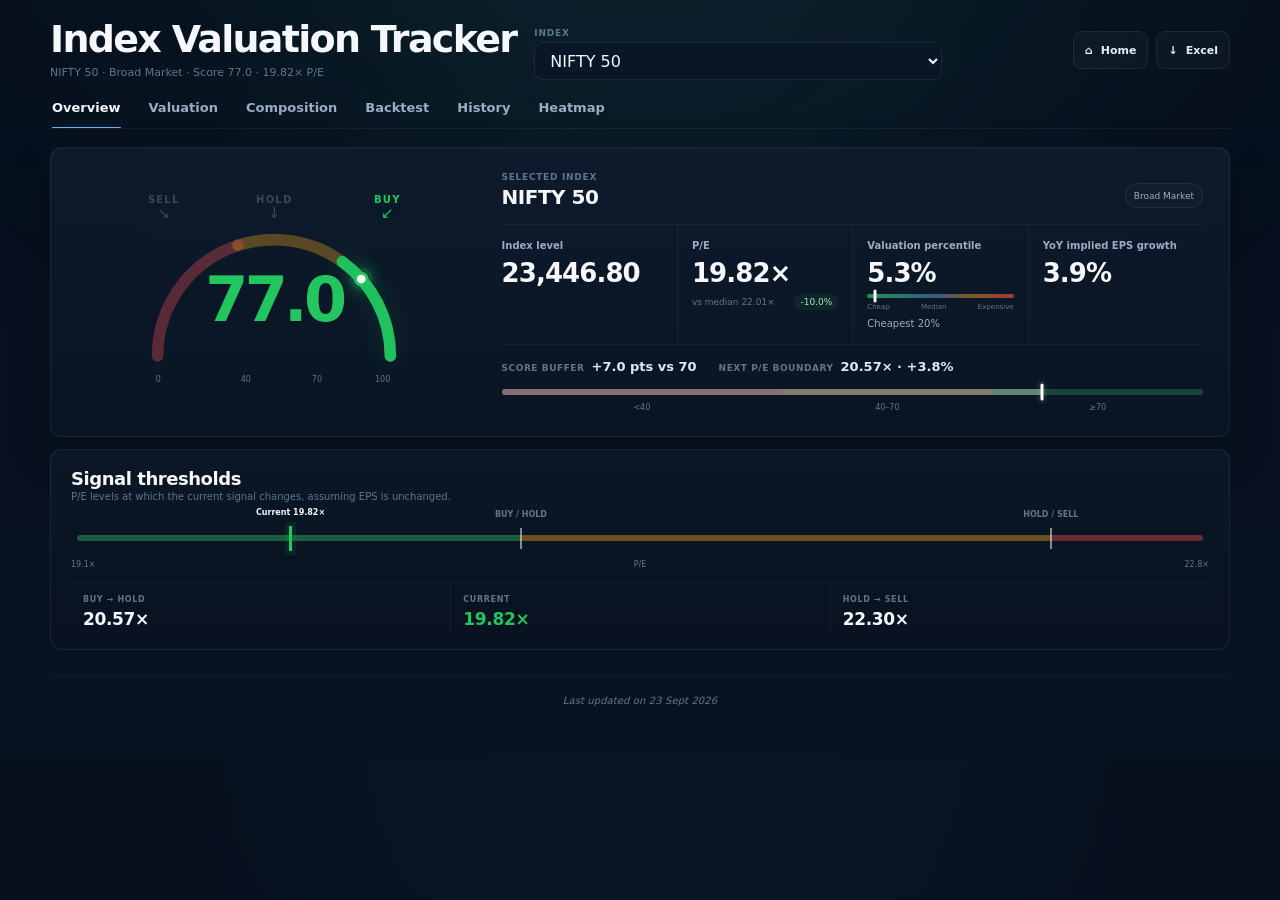
==== commit 8b577b96: "Explain heatmap score arrows and refresh assets" ====
--- a/docs/index.html
+++ b/docs/index.html
@@ -6,7 +6,7 @@
   <meta name="theme-color" content="#07111f" />
   <title>Index Valuation Tracker</title>
   <meta name="description" content="Multi-index valuation, earnings-growth and historical forward-return dashboard for NSE equity indices." />
-  <link rel="stylesheet" href="styles.css?v=20260923b" />
+  <link rel="stylesheet" href="styles.css?v=20260924a" />
 </head>
 <body>
   <div id="ambientGlow" class="ambient-glow" aria-hidden="true"></div>
@@ -277,7 +277,7 @@
     <section id="panel-heatmap" class="tab-panel" data-panel="heatmap">
       <section class="card heatmap-card">
         <div class="section-head heatmap-head">
-          <div><h2>Cross-index valuation heatmap</h2><div class="subhead-note">Compare each index against its own history. Click a row to open its dashboard. A dash in Top 10 means weights are unavailable.</div></div>
+          <div><h2>Cross-index valuation heatmap</h2><div class="subhead-note">Compare each index against its own history. Click a row to open its dashboard. A dash in Top 10 means weights are unavailable.</div><div class="heatmap-trend-legend">Score vs previous reading: ↑ higher · ↓ lower · → unchanged to 0.1 point · — no earlier score</div></div>
           <div class="heatmap-controls">
             <input id="heatmapSearch" class="heatmap-search" type="search" placeholder="Search indices…" aria-label="Search indices" />
             <select id="heatmapGroup" class="heatmap-group" aria-label="Filter index group"><option value="All">All groups</option><option>Broad Market</option><option>Sectoral</option><option>Strategy / Thematic / Other</option></select>
@@ -305,6 +305,6 @@
       <span id="lastUpdatedText">Last updated on —</span>
     </footer>
   </main>
-  <script src="app.js?v=20260923b"></script>
+  <script src="app.js?v=20260924a"></script>
 </body>
 </html>
--- a/docs/styles.css
+++ b/docs/styles.css
@@ -97,6 +97,10 @@
 .desktop-title.loading-title{display:inline-block}
 .mobile-title.loading-title{display:none}
 .heatmap-loading-row{padding:24px 12px!important;text-align:center!important;color:var(--faint)!important}
+.heatmap-trend-legend{margin-top:8px;color:var(--muted);font-size:11px;line-height:1.5}
+.signal-with-trend{display:inline-flex;align-items:center;gap:7px;white-space:nowrap}
+.signal-trend{display:inline-flex;align-items:center;justify-content:center;min-width:17px;font-size:18px;font-weight:800;line-height:1}
+.signal-trend.up{color:var(--buy)}.signal-trend.down{color:var(--sell)}.signal-trend.flat{color:var(--muted)}.signal-trend.unavailable{color:var(--faint)}
 .load-failure-banner{display:flex;align-items:center;justify-content:space-between;gap:14px}
 .load-failure-banner button{border:1px solid rgba(255,255,255,.14);border-radius:8px;background:rgba(255,255,255,.05);color:var(--text);padding:7px 12px;cursor:pointer;font-weight:700}
 .load-failure-banner button:hover{background:rgba(255,255,255,.09)}
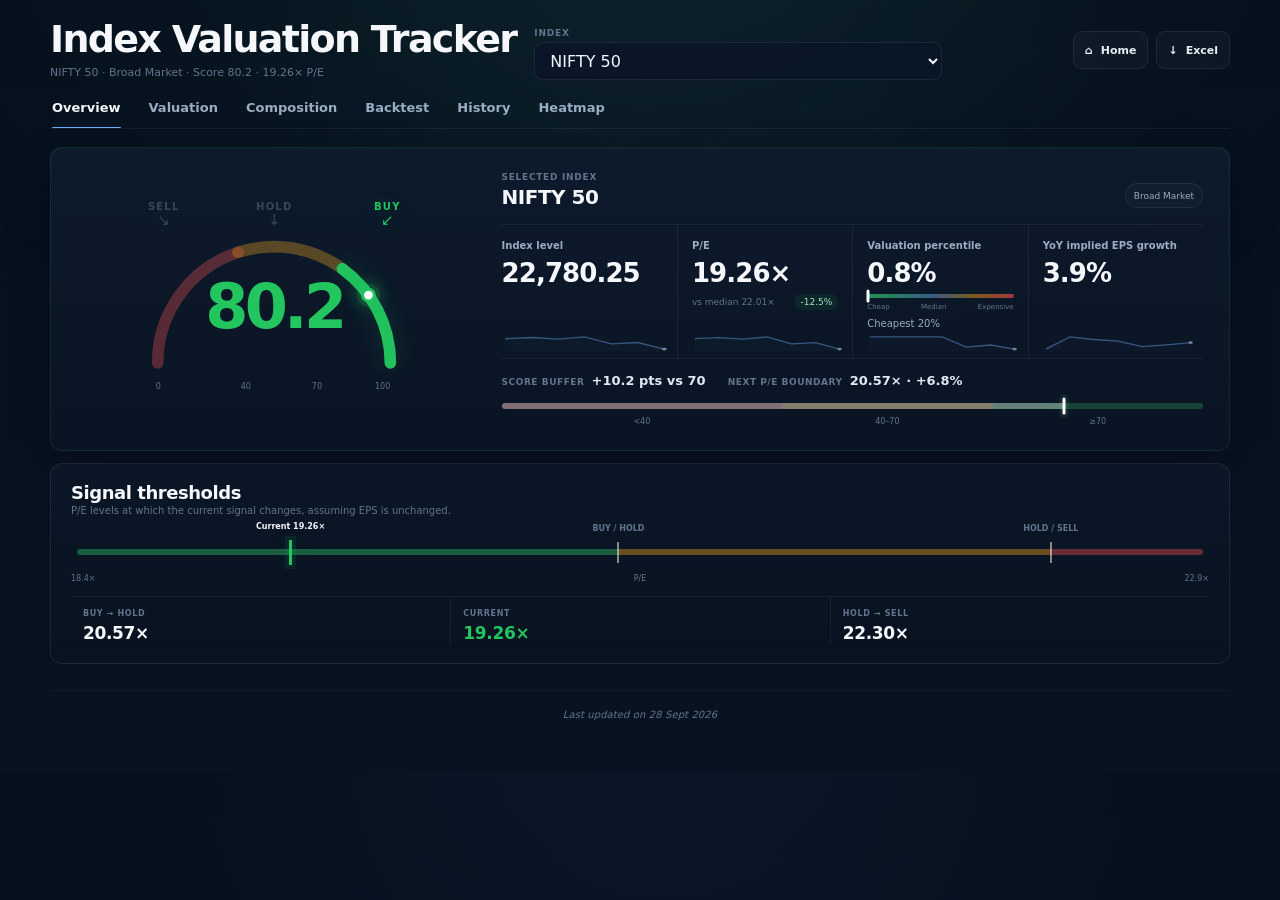
==== commit 3e82359b: "Refresh dashboard script URL for composite score chart" ====
--- a/docs/index.html
+++ b/docs/index.html
@@ -277,7 +277,7 @@
     <section id="panel-heatmap" class="tab-panel" data-panel="heatmap">
       <section class="card heatmap-card">
         <div class="section-head heatmap-head">
-          <div><h2>Cross-index valuation heatmap</h2><div class="subhead-note">Compare each index against its own history. Click a row to open its dashboard. A dash in Top 10 means weights are unavailable.</div><div class="heatmap-trend-legend">Score vs previous reading: ↑ higher · ↓ lower · → unchanged to 0.1 point · — no earlier score</div></div>
+          <div><h2>Cross-index valuation heatmap</h2><div class="subhead-note">Compare each index against its own history. Click a row to open its dashboard. A dash in Top 10 means weights are unavailable.</div><div class="heatmap-trend-legend">Signal vs previous reading: ↑ moved toward BUY · ↓ moved toward SELL · → stayed in the same band · — no earlier signal</div></div>
           <div class="heatmap-controls">
             <input id="heatmapSearch" class="heatmap-search" type="search" placeholder="Search indices…" aria-label="Search indices" />
             <select id="heatmapGroup" class="heatmap-group" aria-label="Filter index group"><option value="All">All groups</option><option>Broad Market</option><option>Sectoral</option><option>Strategy / Thematic / Other</option></select>
@@ -305,6 +305,6 @@
       <span id="lastUpdatedText">Last updated on —</span>
     </footer>
   </main>
-  <script src="app.js?v=20260924a"></script>
+  <script src="app.js?v=20260929-score-chart"></script>
 </body>
 </html>
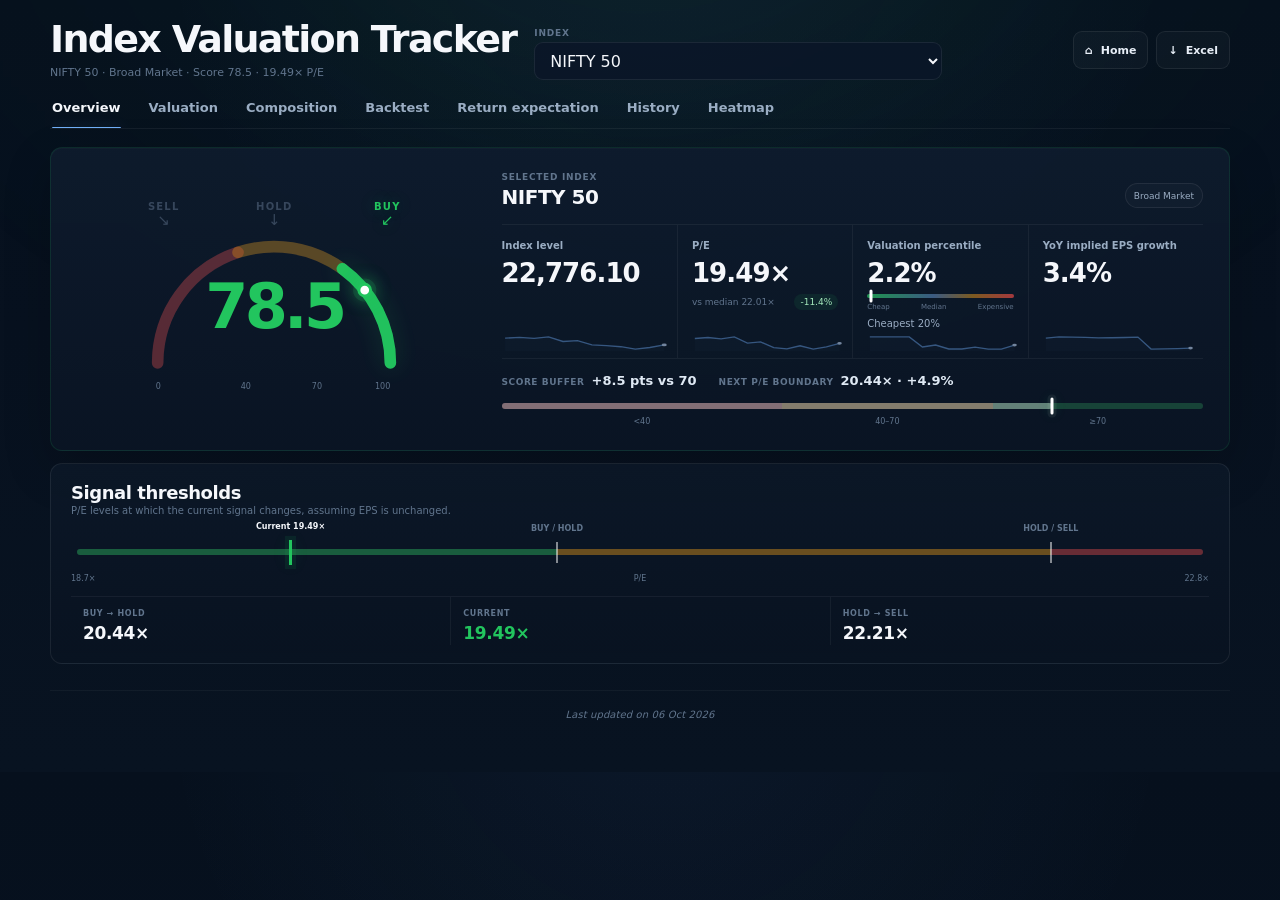
==== commit f7e62c5c: "Add score-matched return expectation rankings" ====
--- a/docs/index.html
+++ b/docs/index.html
@@ -6,7 +6,7 @@
   <meta name="theme-color" content="#07111f" />
   <title>Index Valuation Tracker</title>
   <meta name="description" content="Multi-index valuation, earnings-growth and historical forward-return dashboard for NSE equity indices." />
-  <link rel="stylesheet" href="styles.css?v=20260924a" />
+  <link rel="stylesheet" href="styles.css?v=20261007-return-expectation-v1" />
 </head>
 <body>
   <div id="ambientGlow" class="ambient-glow" aria-hidden="true"></div>
@@ -53,6 +53,7 @@
       <button type="button" class="tab-button" data-tab="valuation">Valuation</button>
       <button type="button" class="tab-button" data-tab="composition">Composition</button>
       <button type="button" class="tab-button" data-tab="backtest">Backtest</button>
+      <button type="button" class="tab-button" data-tab="returns">Return expectation</button>
       <button type="button" class="tab-button" data-tab="history">History</button>
       <button type="button" class="tab-button" data-tab="heatmap">Heatmap</button>
     </nav>
@@ -254,6 +255,38 @@
       </section>
     </section>
 
+    <section id="panel-returns" class="tab-panel" data-panel="returns">
+      <section class="card return-card">
+        <div class="section-head return-head">
+          <div>
+            <h2>Return expectation by Composite Score</h2>
+            <p class="return-intro">Historical median price returns from quarters with scores closest to each index's current score.</p>
+          </div>
+          <label class="return-horizon-label" for="returnHorizon">Time horizon
+            <select id="returnHorizon" aria-label="Select return horizon">
+              <option value="1">1 year</option>
+              <option value="3" selected>3 years</option>
+              <option value="5">5 years</option>
+              <option value="10">10 years</option>
+            </select>
+          </label>
+        </div>
+        <div id="returnSummary" class="return-summary" aria-live="polite">Loading historical returns…</div>
+        <div class="table-scroll-hint">Swipe table sideways to see all columns →</div>
+        <div class="table-wrap return-wrap">
+          <table class="return-table">
+            <thead><tr><th>Rank</th><th>Index</th><th>Current score</th><th>Median CAGR</th><th>Implied total return</th><th>Matched scores</th><th>Quarters</th></tr></thead>
+            <tbody id="returnBody"></tbody>
+          </table>
+        </div>
+        <details class="return-unranked"><summary id="returnUnrankedCount">Indices without enough matching history</summary><div id="returnUnrankedList" class="return-unranked-list"></div></details>
+        <details class="return-method"><summary>How the ranking is calculated</summary>
+          <p>For each index and horizon, the backtest uses up to eight quarter-end observations with historical Composite Scores closest to today's score, within 25 points. At least five matured observations are required to rank an index. Historical scores use the same 70% P/E and 30% earnings-growth weights, with only P/E data available through that quarter and separate P/E regimes. NIFTY 50 uses its longer canonical score history.</p>
+          <p>Returns are median annualised index price changes. The total return column compounds that median CAGR over the chosen horizon; it is not a separate forecast. Dividends and costs are excluded. Quarter-end samples overlap, and some indices have short histories, especially at 5 and 10 years. These are historical comparisons, not predicted investment returns.</p>
+        </details>
+      </section>
+    </section>
+
     <section id="panel-history" class="tab-panel" data-panel="history">
       <section class="grid-2 history-grid">
         <article class="card history-card"><div class="section-head compact-head"><h2>Composite score</h2><div id="scoreHistoryMode" class="history-mode">Building history</div></div><div id="scoreHistoryHost" class="score-history-host" aria-live="polite"></div></article>
@@ -305,6 +338,6 @@
       <span id="lastUpdatedText">Last updated on —</span>
     </footer>
   </main>
-  <script src="app.js?v=20260929-score-chart"></script>
+  <script src="app.js?v=20261007-return-expectation-v1"></script>
 </body>
 </html>
--- a/docs/styles.css
+++ b/docs/styles.css
@@ -52,7 +52,8 @@
 .table-wrap{overflow:auto;border-top:1px solid rgba(255,255,255,.055);border-bottom:1px solid rgba(255,255,255,.055)}.table-wrap.compact{border:0}.heatmap-wrap{border-top:0}table{width:100%;border-collapse:collapse;min-width:680px}th,td{padding:12px 11px;text-align:left;border-bottom:1px solid rgba(255,255,255,.045);font-size:12px}th{color:var(--faint);font-size:9px;text-transform:uppercase;letter-spacing:.045em;font-weight:760;background:rgba(255,255,255,.012)}td{color:#d8e4f1}.backtest-table tr.current{background:linear-gradient(90deg,rgba(var(--signal-rgb),.105),rgba(112,174,248,.028));box-shadow:inset 2px 0 0 var(--signal)}.current-badge{display:inline-flex;margin-left:7px;padding:2px 5px;border-radius:999px;background:rgba(var(--signal-rgb),.10);color:var(--signal);font-size:8px;font-weight:800}.badge{display:inline-flex;min-width:50px;justify-content:center;padding:4px 8px;border-radius:999px;font-size:9px;font-weight:830}.badge.BUY{color:#a6eabd;background:rgba(34,197,94,.09)}.badge.HOLD{color:#f6ce7a;background:rgba(245,158,11,.09)}.badge.SELL{color:#f5aaaa;background:rgba(239,68,68,.09)}.log-score.BUY{color:var(--buy);font-weight:800}.log-score.HOLD{color:var(--hold);font-weight:800}.log-score.SELL{color:var(--sell);font-weight:800}
 
 /* History */
-.score-history-host{min-height:255px}.chart{height:235px}.chart svg{width:100%;height:100%}.history-mode{padding:4px 8px;border:1px solid var(--line);border-radius:999px;color:var(--muted);font-size:9px}.score-summary{display:grid;gap:16px}.summary-score{font-size:54px;font-weight:850;letter-spacing:-.05em}.summary-score.BUY{color:var(--buy)}.summary-score.HOLD{color:var(--hold)}.summary-score.SELL{color:var(--sell)}.summary-stat-grid{display:grid;grid-template-columns:repeat(3,1fr);gap:8px}.summary-stat{padding:10px 0;border-top:1px solid rgba(255,255,255,.045)}.summary-stat span{display:block;color:var(--faint);font-size:9px;margin-bottom:5px}.summary-stat strong{font-size:15px}.methodology-card summary{display:flex;align-items:center;justify-content:space-between;list-style:none;cursor:pointer}.methodology-card summary::-webkit-details-marker{display:none}.methodology-content{display:grid;gap:9px;margin-top:12px;color:#b7c6d7;font-size:12px;line-height:1.55}.source-strip{display:flex;justify-content:space-between;margin-top:14px;padding-top:12px;border-top:1px solid rgba(255,255,255,.055);color:var(--muted);font-size:10px}.text-link{color:#a7c9f6;text-decoration:none;font-size:10px}.coverage-grid{display:grid;grid-template-columns:repeat(2,1fr);gap:12px}.coverage-grid div{padding:12px 0;border-top:1px solid rgba(255,255,255,.045)}.coverage-grid span{display:block;color:var(--faint);font-size:9px}.coverage-grid strong{display:block;margin-top:5px;font-size:16px}
+.score-history-host{min-height:255px}.history-mode{padding:4px 8px;border:1px solid var(--line);border-radius:999px;color:var(--muted);font-size:9px}.score-summary{display:grid;gap:16px}.summary-score{font-size:54px;font-weight:850;letter-spacing:-.05em}.summary-score.BUY{color:var(--buy)}.summary-score.HOLD{color:var(--hold)}.summary-score.SELL{color:var(--sell)}.summary-stat-grid{display:grid;grid-template-columns:repeat(3,1fr);gap:8px}.summary-stat{padding:10px 0;border-top:1px solid rgba(255,255,255,.045)}.summary-stat span{display:block;color:var(--faint);font-size:9px}.summary-stat strong{font-size:15px}.methodology-card summary{display:flex;align-items:center;justify-content:space-between;list-style:none;cursor:pointer}.methodology-card summary::-webkit-details-marker{display:none}.methodology-content{display:grid;gap:9px;margin-top:12px;color:#b7c6d7;font-size:12px;line-height:1.55}.source-strip{display:flex;justify-content:space-between;margin-top:14px;padding-top:12px;border-top:1px solid rgba(255,255,255,.055);color:var(--muted);font-size:10px}.text-link{color:#a7c9f6;text-decoration:none;font-size:10px}.coverage-grid{display:grid;grid-template-columns:repeat(2,1fr);gap:12px}.coverage-grid div{padding:12px 0;border-top:1px solid rgba(255,255,255,.045)}.coverage-grid span{display:block;color:var(--faint);font-size:9px}.coverage-grid strong{display:block;margin-top:5px;font-size:16px}
+.score-history-chart{padding-top:4px}.score-chart-head{display:flex;align-items:end;justify-content:space-between;gap:12px}.score-chart-head>div:first-child{display:grid;gap:2px}.score-chart-caption{color:var(--muted);font-size:10px}.score-chart-head strong{color:#e9f3ff;font-size:31px;line-height:1;font-variant-numeric:tabular-nums;letter-spacing:-.045em}.score-chart-change{color:#c6d9ef;font-size:12px;font-weight:750;font-variant-numeric:tabular-nums;text-align:right}.score-chart-change span{display:block;margin-top:3px;color:var(--faint);font-size:10px;font-weight:500}.score-chart-stage{display:grid;grid-template-columns:30px minmax(0,1fr);gap:8px;margin-top:22px}.score-chart-y-axis,.score-chart-plot{position:relative;height:150px}.score-chart-y-axis span{position:absolute;right:0;transform:translateY(-50%);color:#8ca2bc;font-size:10px;font-variant-numeric:tabular-nums}.score-chart-plot{border-radius:5px;background:rgba(255,255,255,.012)}.score-chart-zone{position:absolute;left:0;right:0;pointer-events:none}.score-chart-zone.BUY{background:rgba(34,197,94,.04)}.score-chart-zone.HOLD{background:rgba(245,158,11,.04)}.score-chart-zone.SELL{background:rgba(239,68,68,.04)}.score-chart-gridline{position:absolute;left:0;right:0;border-top:1px dashed rgba(170,197,227,.14);pointer-events:none}.score-chart-gridline.boundary{border-color:rgba(170,197,227,.28)}.score-chart-plot svg{position:absolute;inset:0;width:100%;height:100%;overflow:visible;pointer-events:none}.score-chart-point{position:absolute;z-index:2;width:10px;height:10px;padding:0;border:2px solid #b5d9ff;border-radius:50%;background:#3d8ee6;transform:translate(-50%,-50%);cursor:pointer;box-shadow:0 0 0 3px rgba(61,142,230,.13)}.score-chart-point.latest{width:13px;height:13px;border-color:#fff;background:#78b5ff;box-shadow:0 0 0 4px rgba(112,174,248,.20)}.score-chart-point:hover,.score-chart-point:focus-visible{z-index:4;box-shadow:0 0 0 6px rgba(112,174,248,.20);outline:2px solid transparent}.score-chart-point:focus-visible{outline-color:#fff;outline-offset:4px}.score-chart-point::after{position:absolute;bottom:calc(100% + 11px);left:50%;transform:translateX(-50%);padding:7px 9px;border:1px solid rgba(166,199,235,.23);border-radius:6px;background:#172b42;color:#f3f8ff;font-size:11px;font-weight:600;white-space:nowrap;content:attr(data-label);opacity:0;pointer-events:none;box-shadow:0 8px 20px rgba(0,0,0,.3)}.score-chart-point:hover::after,.score-chart-point:focus::after{opacity:1}.score-chart-point[data-edge="start"]::after{left:0;transform:none}.score-chart-point[data-edge="end"]::after{left:auto;right:0;transform:none}.score-chart-x-axis{display:flex;justify-content:space-between;margin:11px 0 0 38px;color:#8ca2bc;font-size:10px;font-variant-numeric:tabular-nums}.score-chart-note{margin:13px 0 0 38px;color:var(--faint);font-size:10px;line-height:1.45}
 
 /* Heatmap scanner */
 .heatmap-head{align-items:center}.heatmap-controls{display:flex;gap:8px;flex-wrap:wrap}.heatmap-search{min-width:210px}.heatmap-group{min-width:150px}.heatmap-sort{min-width:190px}.heatmap-table tbody tr{cursor:pointer;transition:background .15s ease}.heatmap-table tbody tr:hover{background:rgba(255,255,255,.025)}.heatmap-table .score-cell.BUY{color:var(--buy);font-weight:840}.heatmap-table .score-cell.HOLD{color:var(--hold);font-weight:840}.heatmap-table .score-cell.SELL{color:var(--sell);font-weight:840}.heatmap-table .muted-cell{color:var(--faint)}.heatmap-percentile{display:flex;align-items:center;gap:9px;min-width:130px}.heatmap-percentile>span{width:40px;font-variant-numeric:tabular-nums}.heatmap-percentile i{position:relative;display:block;flex:1;height:4px;border-radius:999px;background:rgba(255,255,255,.05);overflow:hidden}.heatmap-percentile b{display:block;height:100%;border-radius:999px;background:rgba(112,174,248,.52)}
@@ -358,3 +359,20 @@
   .composition-stat strong,.composition-stat a{font-size:14px}
   .composition-bar-copy strong{font-size:13px}
 }
+
+/* Composite-score return comparison */
+.return-head{align-items:end}.return-head>div{max-width:680px}.return-intro{margin-top:7px;color:var(--muted);font-size:12px;line-height:1.5}
+.return-horizon-label{display:grid;gap:6px;min-width:150px;color:var(--faint);font-size:10px;font-weight:760;text-transform:uppercase;letter-spacing:.06em}
+.return-horizon-label select{height:39px;padding:0 12px;border:1px solid var(--line-strong);border-radius:9px;background:#0b1728;color:var(--text);font-size:13px;font-weight:700;letter-spacing:0;text-transform:none;outline:none}
+.return-horizon-label select:focus-visible,.return-index-link:focus-visible{outline:2px solid var(--accent);outline-offset:2px}
+.return-summary{margin:0 0 12px;padding:10px 12px;border:1px solid rgba(112,174,248,.11);border-radius:8px;background:rgba(112,174,248,.04);color:#b9cbe0;font-size:11px;line-height:1.45}
+.return-wrap{border-top:0}.return-table{min-width:810px}.return-table th:nth-child(n+3),.return-table td:nth-child(n+3){text-align:right}
+.return-table th:first-child,.return-table td:first-child{width:54px}.return-table th:nth-child(2){width:31%}
+.return-table tbody tr.selected{background:linear-gradient(90deg,rgba(112,174,248,.105),rgba(112,174,248,.02));box-shadow:inset 2px 0 0 var(--accent)}
+.return-rank{color:#8babc9;font-weight:750;font-variant-numeric:tabular-nums}.return-index-link{padding:0;border:0;background:none;color:#e5f0fc;font-size:12px;font-weight:740;text-align:left;cursor:pointer}.return-index-link:hover{color:#9fc8ff;text-decoration:underline}
+.return-table td small{display:block;margin-top:3px;color:var(--faint);font-size:10px}.return-score,.return-value,.return-total,.return-range,.return-sample{font-variant-numeric:tabular-nums}.return-score{font-weight:760}.return-score.BUY{color:var(--buy)}.return-score.HOLD{color:var(--hold)}.return-score.SELL{color:var(--sell)}
+.return-value{font-size:14px;font-weight:810}.return-value.positive{color:#8bdfad}.return-value.negative{color:#f29a9a}.return-total{color:#d5e4f4;font-weight:700}.return-range,.return-sample{color:var(--muted)}
+.return-unranked,.return-method{margin-top:15px;border-top:1px solid rgba(255,255,255,.06);padding-top:13px;color:var(--muted);font-size:11px;line-height:1.55}
+.return-unranked summary,.return-method summary{width:max-content;max-width:100%;color:#b9d5f2;font-weight:730;cursor:pointer}.return-unranked-list{display:flex;flex-wrap:wrap;gap:7px;margin-top:12px}.return-unranked-list span{padding:5px 8px;border:1px solid var(--line);border-radius:7px;color:#c0cede}.return-unranked-list b{margin-left:4px;color:var(--faint);font-weight:650}
+.return-method p{max-width:1000px;margin-top:10px;color:#a8bbd0;line-height:1.6}
+@media(max-width:760px){.return-head{align-items:stretch;flex-direction:column}.return-horizon-label{width:100%}.return-summary{font-size:11px}.return-table{min-width:775px}}
